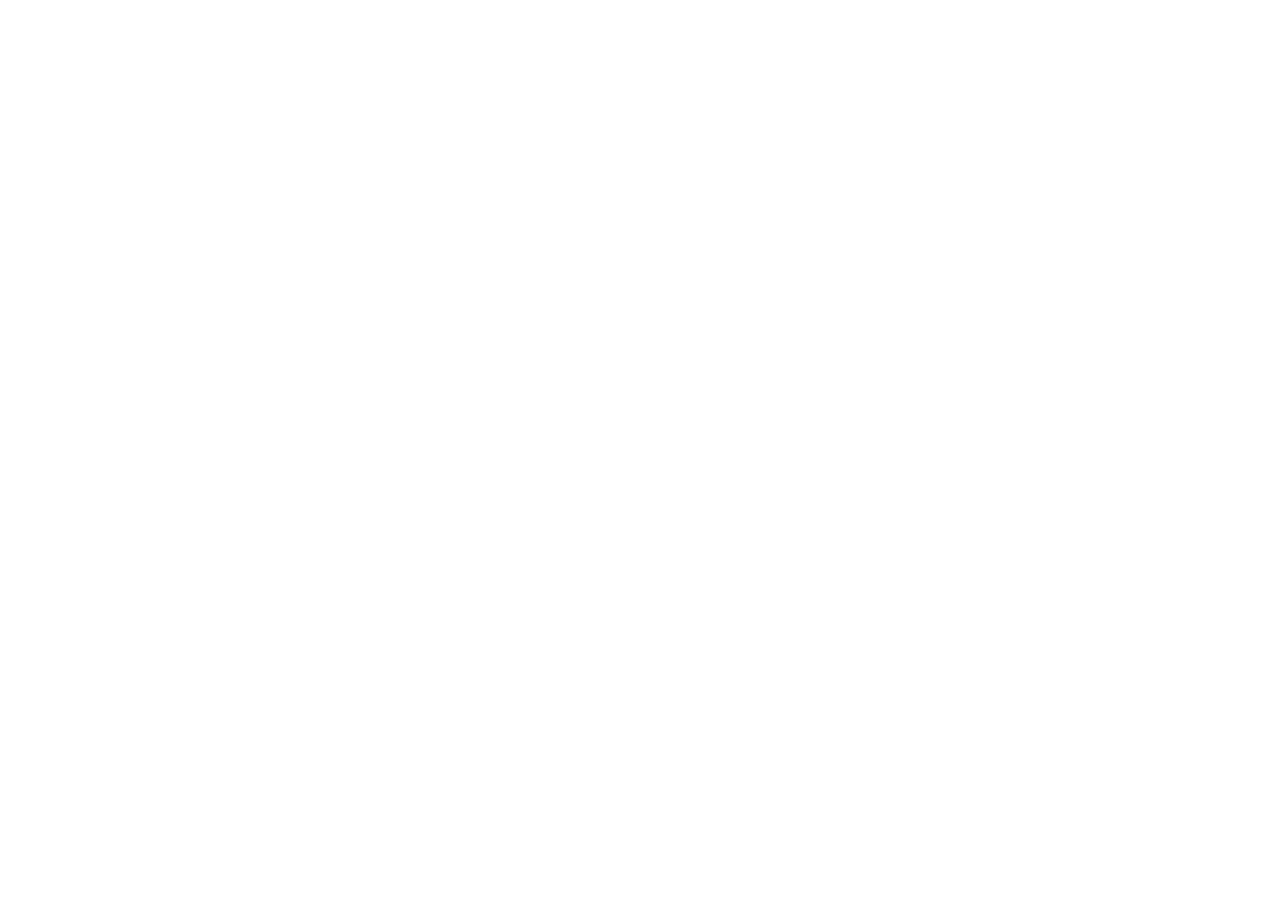
==== index.html @ de4781fa "Primeiro Commit na Branch Develop" ====
<!DOCTYPE html>
<html lang="pt-br">
<head>
    <meta charset="UTF-8">
    <meta name="viewport" content="width=device-width, initial-scale=1.0">
    <link rel="stylesheet" href="styles.css">
    <title>CodeConnect Summit 2026</title>
</head>
<body>
    

    <script src="script.js"></script>
</body>
</html>
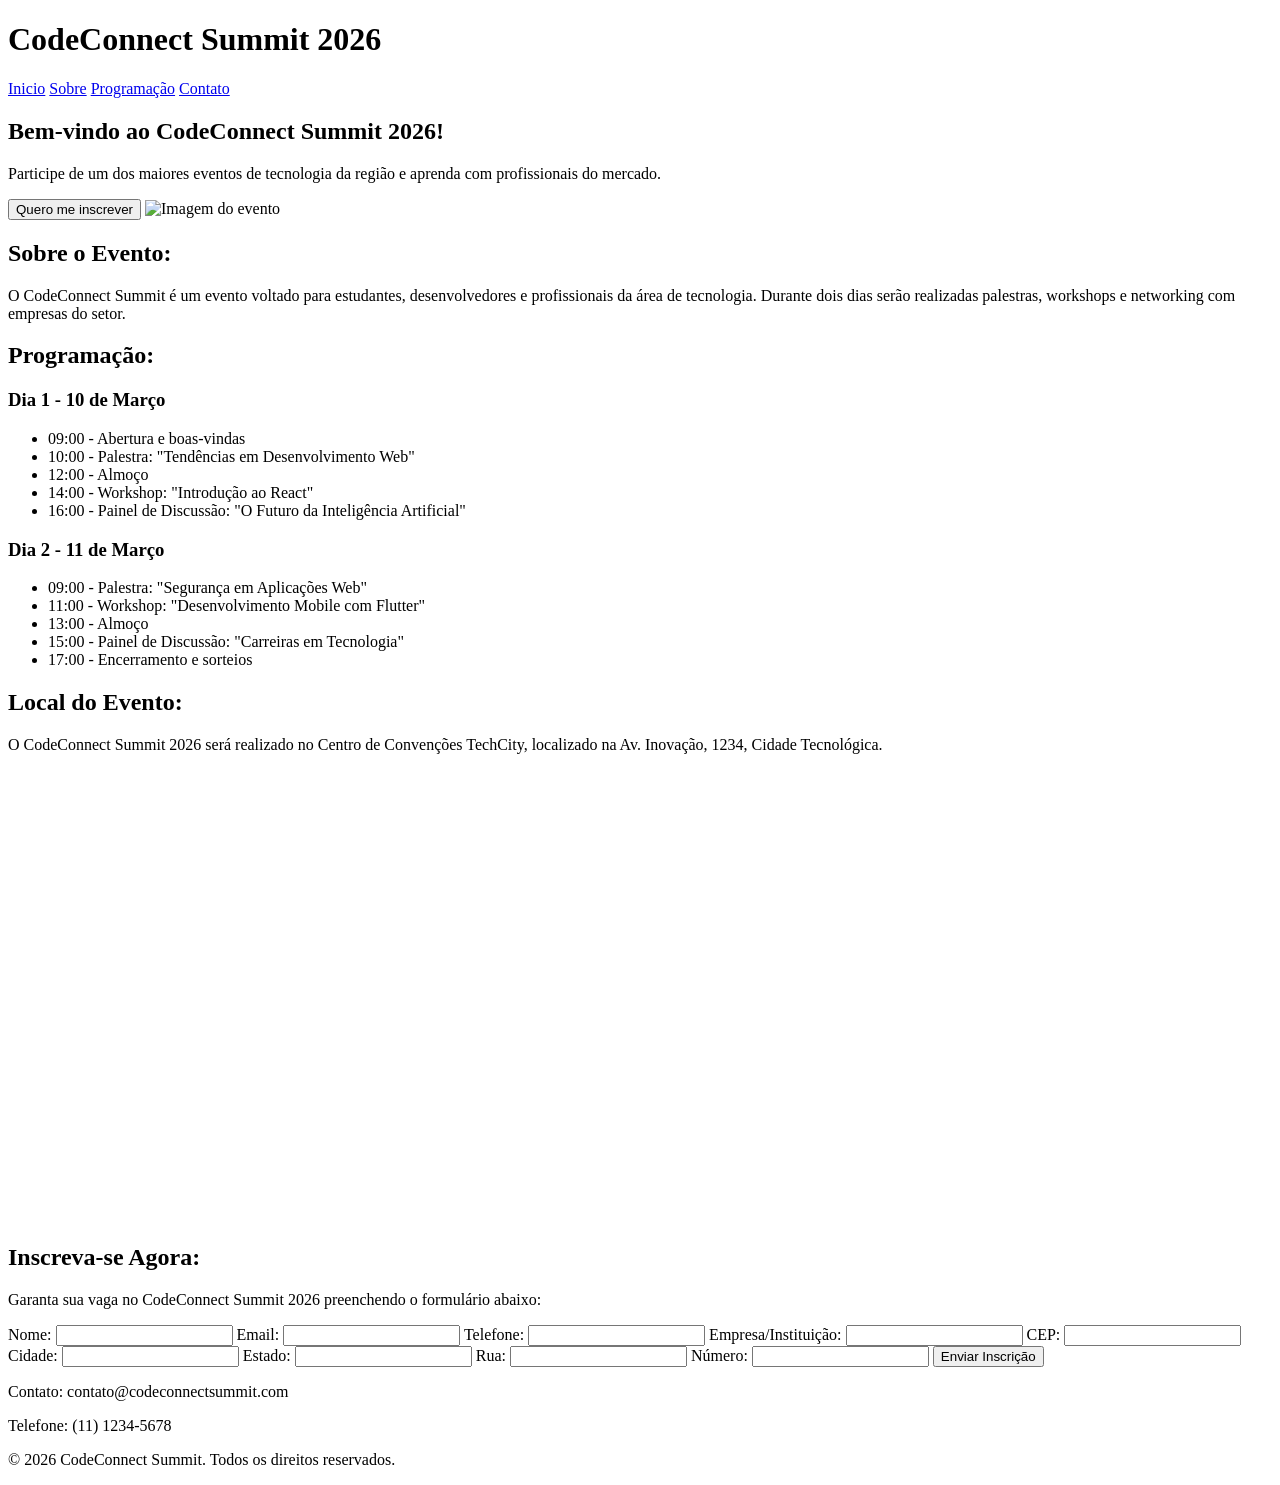
==== commit c4abc67e: "Montando HTML inicial" ====
--- a/index.html
+++ b/index.html
@@ -7,7 +7,102 @@
     <title>CodeConnect Summit 2026</title>
 </head>
 <body>
-    
+    <header>
+        <h1>CodeConnect Summit 2026</h1>
+        <nav>
+            <a href="index.html">Inicio</a>
+            <a href="about.html">Sobre</a>
+            <a href="schedule.html">Programação</a>
+            <a href="contact.html">Contato</a>
+        </nav>
+    </header>
+
+    <main>
+        <section class="hero">
+            <h2>Bem-vindo ao CodeConnect Summit 2026!</h2>
+            <p>Participe de um dos maiores eventos de tecnologia da região e aprenda com profissionais do mercado.</p>
+            <button>Quero me inscrever</button>
+
+            <img src="hero-image.jpg" alt="Imagem do evento">
+        </section>
+
+        <section class="sobre-evento">
+            <h2>Sobre o Evento:</h2>
+            <p>O CodeConnect Summit é um evento voltado para estudantes, desenvolvedores e profissionais da área de tecnologia. Durante dois dias serão realizadas palestras, workshops e networking com empresas do setor.</p>
+        </section>
+
+        <section class="programacao">
+            <h2>Programação:</h2>
+            <div class="programacao-item">
+                <h3>Dia 1 - 10 de Março</h3>
+                <ul>
+                    <li>09:00 - Abertura e boas-vindas</li>
+                    <li>10:00 - Palestra: "Tendências em Desenvolvimento Web"</li>
+                    <li>12:00 - Almoço</li>
+                    <li>14:00 - Workshop: "Introdução ao React"</li>
+                    <li>16:00 - Painel de Discussão: "O Futuro da Inteligência Artificial"</li>
+                </ul>
+            </div>
+
+            <div class="programacao-item">
+                <h3>Dia 2 - 11 de Março</h3>
+                <ul>
+                    <li>09:00 - Palestra: "Segurança em Aplicações Web"</li>
+                    <li>11:00 - Workshop: "Desenvolvimento Mobile com Flutter"</li>
+                    <li>13:00 - Almoço</li>
+                    <li>15:00 - Painel de Discussão: "Carreiras em Tecnologia"</li>
+                    <li>17:00 - Encerramento e sorteios</li>
+                </ul>
+            </div>
+        </section>
+
+        <section class="local-evento">
+            <h2>Local do Evento:</h2>
+            <p>O CodeConnect Summit 2026 será realizado no Centro de Convenções TechCity, localizado na Av. Inovação, 1234, Cidade Tecnológica.</p>
+            <iframe src="https://www.google.com/maps/embed?pb=!1m18!1m12!1m3!1d3656.1234567890123!2d-46.1234567890123!3d-23.1234567890123!2m3!1f0!2f0!3f0!3m2!1i1024!2i768!4f13.1!3m3!1m2!1s0x94ce5a123456789%3A0xabcdef1234567890!2sCentro%20de%20Conven%C3%A7%C3%B5es%20TechCity!5e0!3m2!1spt-BR!2sbr!4v1612345678901" width="600" height="450" style="border:0;" allowfullscreen="" loading="lazy"></iframe>
+        </section>
+
+        <section class="inscricao">
+            <h2>Inscreva-se Agora:</h2>
+            <p>Garanta sua vaga no CodeConnect Summit 2026 preenchendo o formulário abaixo:</p>
+            <form action="submit_registration" method="POST">
+                <label for="nome">Nome:</label>
+                <input type="text" id="nome" name="nome" required>
+
+                <label for="email">Email:</label>
+                <input type="email" id="email" name="email" required>
+
+                <label for="telefone">Telefone:</label>
+                <input type="tel" id="telefone" name="telefone">
+
+                <label for="empresa">Empresa/Instituição:</label>
+                <input type="text" id="empresa" name="empresa">
+
+                <label for="CEP">CEP:</label>
+                <input type="text" id="CEP" name="CEP" required>
+
+                <label for="cidade">Cidade:</label>
+                <input type="text" id="cidade" name="cidade" required>
+
+                <label for="estado">Estado:</label>
+                <input type="text" id="estado" name="estado" required>
+
+                <label for="rua">Rua:</label>
+                <input type="text" id="rua" name="rua" required>
+
+                <label for="numero">Número:</label>
+                <input type="text" id="numero" name="numero" required>
+
+                <button type="submit">Enviar Inscrição</button>
+            </form>
+        </section>
+    </main>
+
+    <footer>
+        <p>Contato: contato@codeconnectsummit.com</p>
+        <p>Telefone: (11) 1234-5678</p>
+        <p>&copy; 2026 CodeConnect Summit. Todos os direitos reservados.</p>
+    </footer>
 
     <script src="script.js"></script>
 </body>
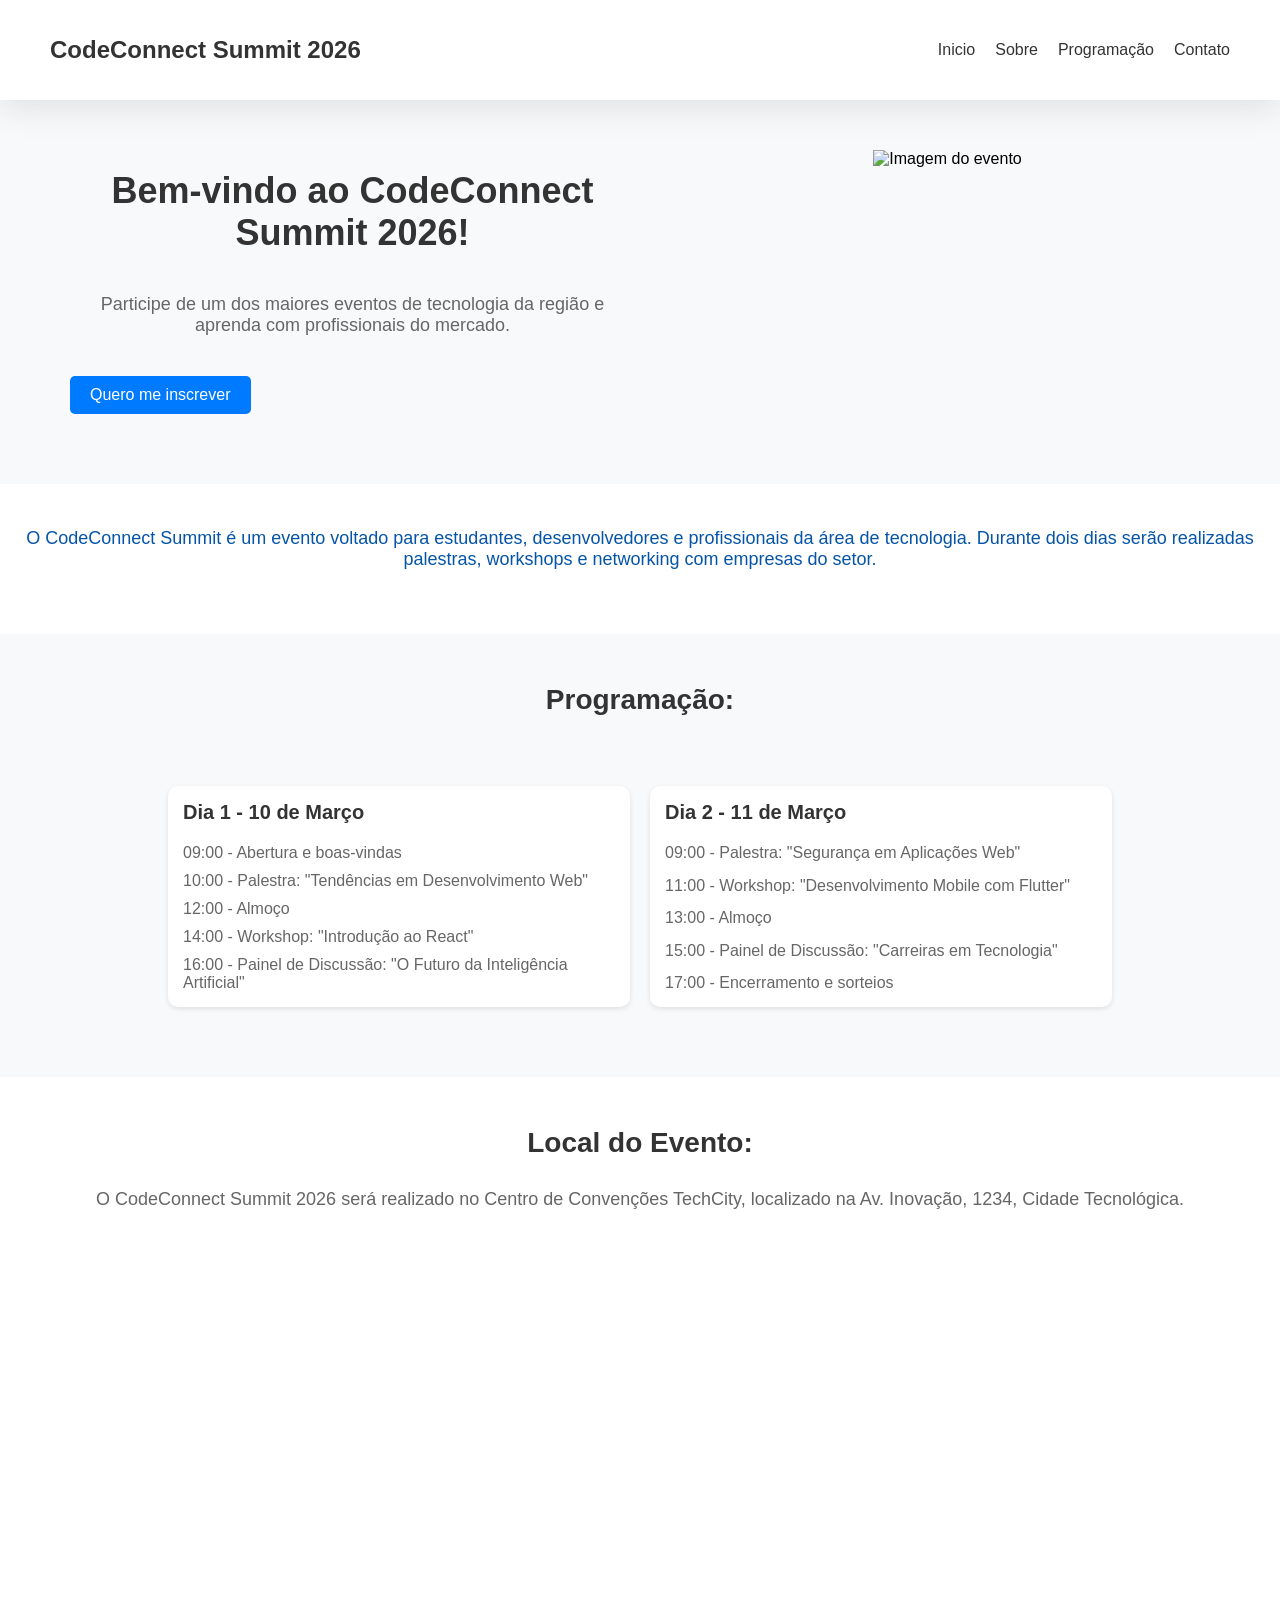
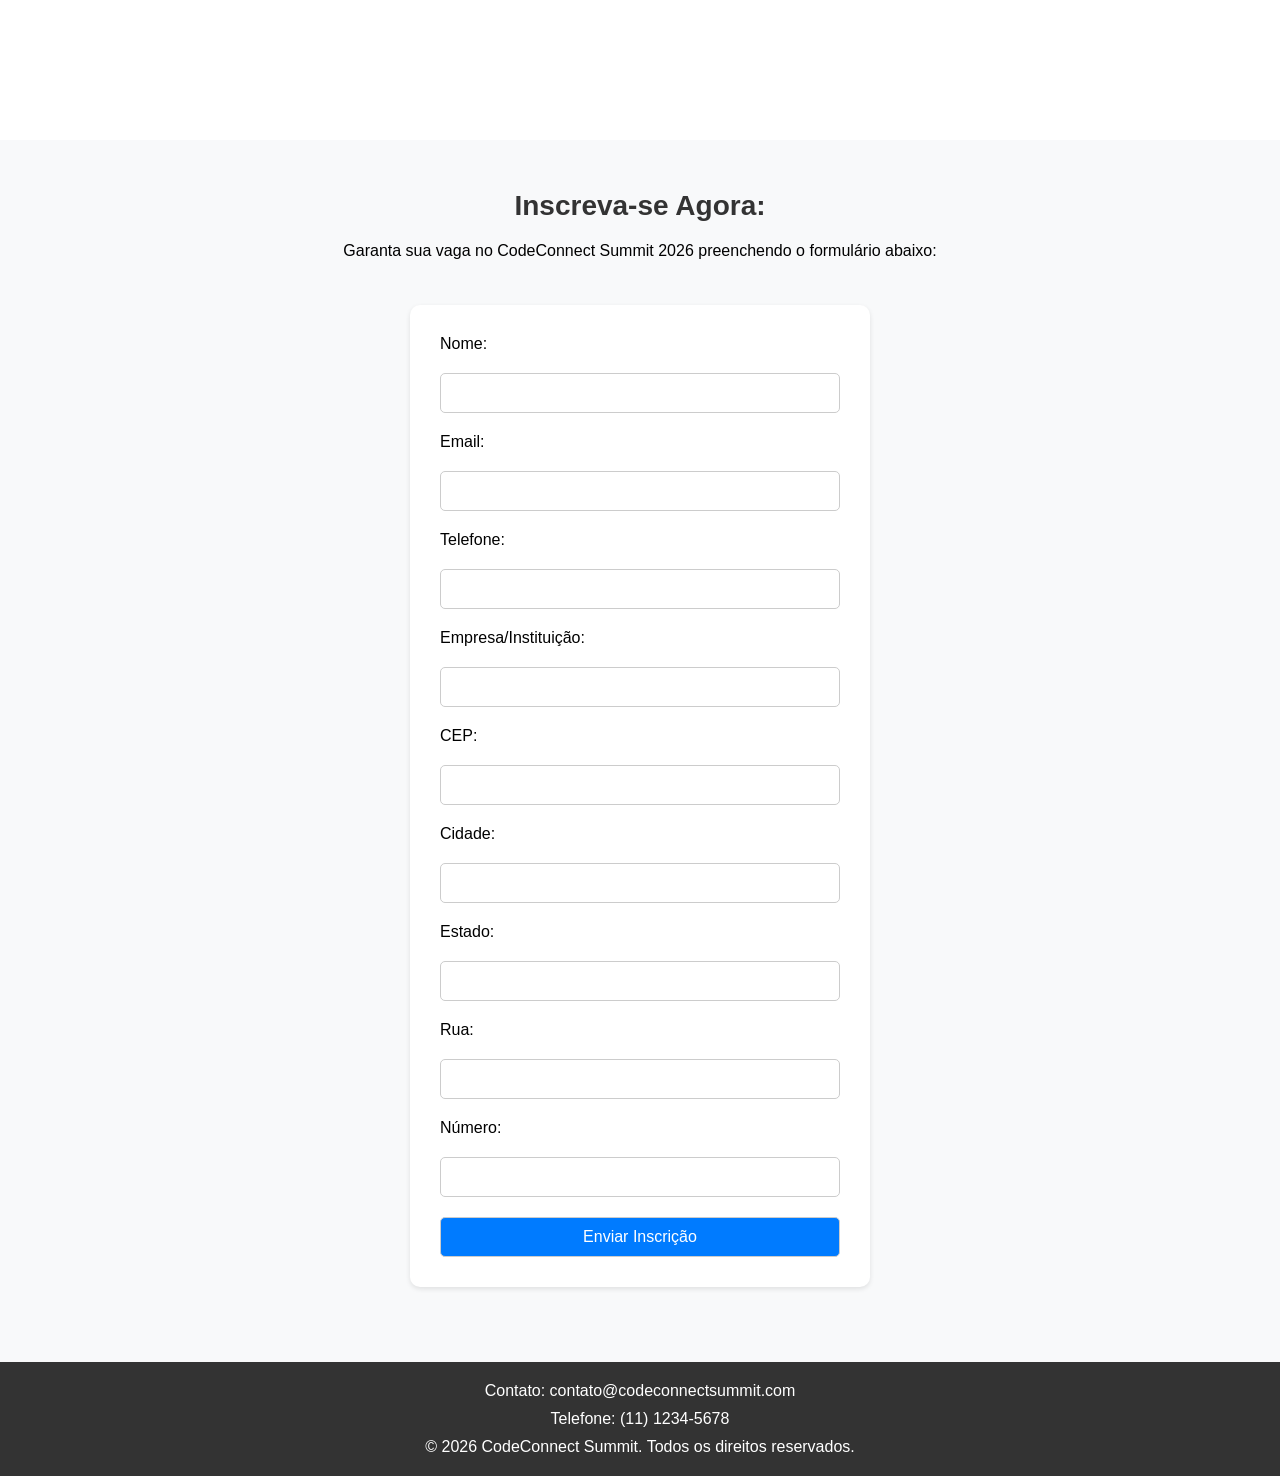
==== commit 2a26dbfd: "Implementando CSS" ====
--- a/index.html
+++ b/index.html
@@ -7,9 +7,9 @@
     <title>CodeConnect Summit 2026</title>
 </head>
 <body>
-    <header>
+    <header class="cabecalho">
         <h1>CodeConnect Summit 2026</h1>
-        <nav>
+        <nav class="menu">
             <a href="index.html">Inicio</a>
             <a href="about.html">Sobre</a>
             <a href="schedule.html">Programação</a>
@@ -17,43 +17,48 @@
         </nav>
     </header>
 
-    <main>
+    <main class="conteudo-principal">
         <section class="hero">
-            <h2>Bem-vindo ao CodeConnect Summit 2026!</h2>
-            <p>Participe de um dos maiores eventos de tecnologia da região e aprenda com profissionais do mercado.</p>
-            <button>Quero me inscrever</button>
-
-            <img src="hero-image.jpg" alt="Imagem do evento">
+            <div class="hero-text">
+                <h2>Bem-vindo ao CodeConnect Summit 2026!</h2>
+                <p>Participe de um dos maiores eventos de tecnologia da região e aprenda com profissionais do mercado.</p>
+                <button>Quero me inscrever</button>
+            </div>
+            
+            <div class="hero-image">
+                <img src="hero-image.jpg" alt="Imagem do evento">
+            </div>
         </section>
 
         <section class="sobre-evento">
-            <h2>Sobre o Evento:</h2>
-            <p>O CodeConnect Summit é um evento voltado para estudantes, desenvolvedores e profissionais da área de tecnologia. Durante dois dias serão realizadas palestras, workshops e networking com empresas do setor.</p>
+            <p class="destaque">O CodeConnect Summit é um evento voltado para estudantes, desenvolvedores e profissionais da área de tecnologia. Durante dois dias serão realizadas palestras, workshops e networking com empresas do setor.</p>
         </section>
 
-        <section class="programacao">
+        <section class="agenda-evento">
             <h2>Programação:</h2>
-            <div class="programacao-item">
-                <h3>Dia 1 - 10 de Março</h3>
-                <ul>
-                    <li>09:00 - Abertura e boas-vindas</li>
-                    <li>10:00 - Palestra: "Tendências em Desenvolvimento Web"</li>
-                    <li>12:00 - Almoço</li>
-                    <li>14:00 - Workshop: "Introdução ao React"</li>
-                    <li>16:00 - Painel de Discussão: "O Futuro da Inteligência Artificial"</li>
-                </ul>
-            </div>
+            <section class="programacao">
+                <div class="programacao-card">
+                    <h3 class="programacao-title">Dia 1 - 10 de Março</h3>
+                    <ul class="programacao-list">
+                        <li class="programacao-item">09:00 - Abertura e boas-vindas</li>
+                        <li class="programacao-item">10:00 - Palestra: "Tendências em Desenvolvimento Web"</li>
+                        <li class="programacao-item">12:00 - Almoço</li>
+                        <li class="programacao-item">14:00 - Workshop: "Introdução ao React"</li>
+                        <li class="programacao-item">16:00 - Painel de Discussão: "O Futuro da Inteligência Artificial"</li>
+                    </ul>
+                </div>
 
-            <div class="programacao-item">
-                <h3>Dia 2 - 11 de Março</h3>
-                <ul>
-                    <li>09:00 - Palestra: "Segurança em Aplicações Web"</li>
-                    <li>11:00 - Workshop: "Desenvolvimento Mobile com Flutter"</li>
-                    <li>13:00 - Almoço</li>
-                    <li>15:00 - Painel de Discussão: "Carreiras em Tecnologia"</li>
-                    <li>17:00 - Encerramento e sorteios</li>
-                </ul>
-            </div>
+                <div class="programacao-card">
+                    <h3 class="programacao-title">Dia 2 - 11 de Março</h3>
+                    <ul class="programacao-list">
+                        <li class="programacao-item">09:00 - Palestra: "Segurança em Aplicações Web"</li>
+                        <li class="programacao-item">11:00 - Workshop: "Desenvolvimento Mobile com Flutter"</li>
+                        <li class="programacao-item">13:00 - Almoço</li>
+                        <li class="programacao-item">15:00 - Painel de Discussão: "Carreiras em Tecnologia"</li>
+                        <li class="programacao-item">17:00 - Encerramento e sorteios</li>
+                    </ul>
+                </div>
+            </section>
         </section>
 
         <section class="local-evento">
@@ -98,7 +103,7 @@
         </section>
     </main>
 
-    <footer>
+    <footer class="rodape">
         <p>Contato: contato@codeconnectsummit.com</p>
         <p>Telefone: (11) 1234-5678</p>
         <p>&copy; 2026 CodeConnect Summit. Todos os direitos reservados.</p>
--- a/styles.css
+++ b/styles.css
@@ -0,0 +1,265 @@
+*{
+    margin: 0;
+    padding: 0;
+    font-family: 'Poppins', sans-serif;
+}
+
+/* HEADER */
+
+.cabecalho{
+    position: sticky;
+    top: 0;
+    height: 100px;
+    background: rgba(255, 255, 255, 0.1);
+    backdrop-filter: blur(9px);  
+    display: flex;
+    justify-content: space-between;
+    align-items: center;
+    padding: 0 50px;
+    box-shadow: 
+    0 8px 32px rgba(0, 0, 0, 0.1),
+    inset 0 1px 0 rgba(255, 255, 255, 0.5),
+    inset 0 -1px 0 rgba(255, 255, 255, 0.1),
+    inset 0 0 10px 5px rgba(255, 255, 255, 0.5);
+}
+
+.cabecalho h1{
+    font-size: 24px;
+    color: #333;
+}
+
+.menu{
+    display: flex;
+    align-items: center;
+    gap: 20px;
+}
+
+.menu a{
+    text-decoration: none;
+    color: #333;
+    font-size: 16px;
+    transition: color 0.3s ease;
+}
+
+.menu a:hover{
+    color: #007bff;
+}
+
+/* MAIN */
+
+.conteudo-principal{
+    background-color: #f8f9fa;
+}
+
+/* HERO SECTION */
+
+.hero{
+    display: grid;
+    grid-template-columns: 1fr 1fr;
+    gap: 50px;
+    text-align: center;
+    padding: 50px;
+}
+
+.hero-text{
+    display: flex;
+    flex-direction: column;
+    align-items: start;
+    gap: 40px;
+    width: 100%;
+    padding: 20px;
+}
+
+.hero-text h2{
+    font-size: 36px;
+    color: #333;
+}
+
+.hero-text p{
+    font-size: 18px;
+    color: #666;
+}
+
+.hero-text button{
+    padding: 10px 20px;
+    font-size: 16px;
+    color: #fff;
+    background-color: #007bff;
+    border: none;
+    border-radius: 5px;
+    cursor: pointer;
+    transition: background-color 0.3s ease;
+}
+
+.hero-text button:hover{
+    background-color: #0056b3;
+}
+
+/* SOBRE SECTION */
+
+.sobre-evento{
+    display: flex;
+    flex-direction: column;
+    text-align: center;
+    justify-content: center;
+    height: 150px;
+    background-color: #fff;
+}
+
+.destaque{
+    font-size: 18px;
+    color: #0554a8;
+    margin-bottom: 20px;
+}
+
+/* PROGRAMAÇÃO SECTION */
+
+.agenda-evento{
+    display: flex;
+    flex-direction: column;
+    align-items: center;
+    padding: 50px;
+    background-color: #f8f9fa;
+} 
+
+.agenda-evento h2{
+    font-size: 28px;
+    color: #333;
+    margin-bottom: 50px;
+    width: 100%;
+    display: flex;
+    justify-content: center;
+}
+
+.programacao{
+    display: grid;
+    grid-template-columns: repeat(auto-fit, minmax(250px, 1fr));
+    width: 80%;
+    padding: 20px;
+    gap: 20px;
+}
+
+.programacao-card{
+    display: flex;
+    flex-direction: column;
+    background-color: #fff;
+    padding: 15px;
+    border-radius: 10px;
+    box-shadow: 0px 2px 5px rgba(0, 0, 0, 0.1);
+    transition: transform 0.3s ease;
+}
+
+.programacao-card:hover{
+    transform: translateY(-5px);
+}
+
+.programacao-title{
+    font-size: 20px;
+    color: #333;
+    margin-bottom: 20px;
+}
+
+.programacao-list{
+    display: flex;
+    flex-direction: column;
+    justify-content: space-between;
+    width: 100%;
+    height: 100%;
+    gap: 10px;
+    list-style: none;
+}
+
+.programacao-item{
+    font-size: 16px;
+    color: #666;
+}
+
+/* LOCALIZAÇÃO SECTION */
+
+.local-evento{
+    display: flex;
+    flex-direction: column;
+    gap: 30px;
+    align-items: center;
+    padding: 50px;
+    background-color: #fff;
+}
+
+.local-evento h2{
+    font-size: 28px;
+    color: #333;
+}
+
+.local-evento p{
+    font-size: 18px;
+    color: #666;
+    text-align: center;
+}
+
+/* FORM SECTION */
+
+.inscricao{
+    display: flex;
+    flex-direction: column;
+    gap: 20px;
+    align-items: center;
+    padding: 50px 0px;
+    background-color: #f8f9fa;
+}
+
+.inscricao h2{
+    font-size: 28px;
+    color: #333;
+}
+
+.inscricao form{
+    display: flex;
+    flex-direction: column;
+    gap: 20px;
+    width: 100%;
+    max-width: 400px;
+    margin: 25px auto;
+    background-color: #fff;
+    padding: 30px;
+    border-radius: 10px;
+    box-shadow: 0px 2px 5px rgba(0, 0, 0, 0.1);
+}
+
+.inscricao input, .inscricao button{
+    padding: 10px;
+    font-size: 16px;
+    border: 1px solid #ccc;
+    border-radius: 5px;
+}
+
+.inscricao button{
+    background-color: #007bff;
+    color: #fff;
+    cursor: pointer;
+    transition: background-color 0.3s ease;
+}
+
+.inscricao button:hover{
+    background-color: #0056b3;
+}
+
+/* FOOTER */
+
+.rodape{
+    display: flex;
+    flex-direction: column;
+    background-color: #333;
+    color: #fff;
+    text-align: center;
+    padding: 20px;
+    gap: 10px;
+}
+
+
+
+
+
+
+
+
+
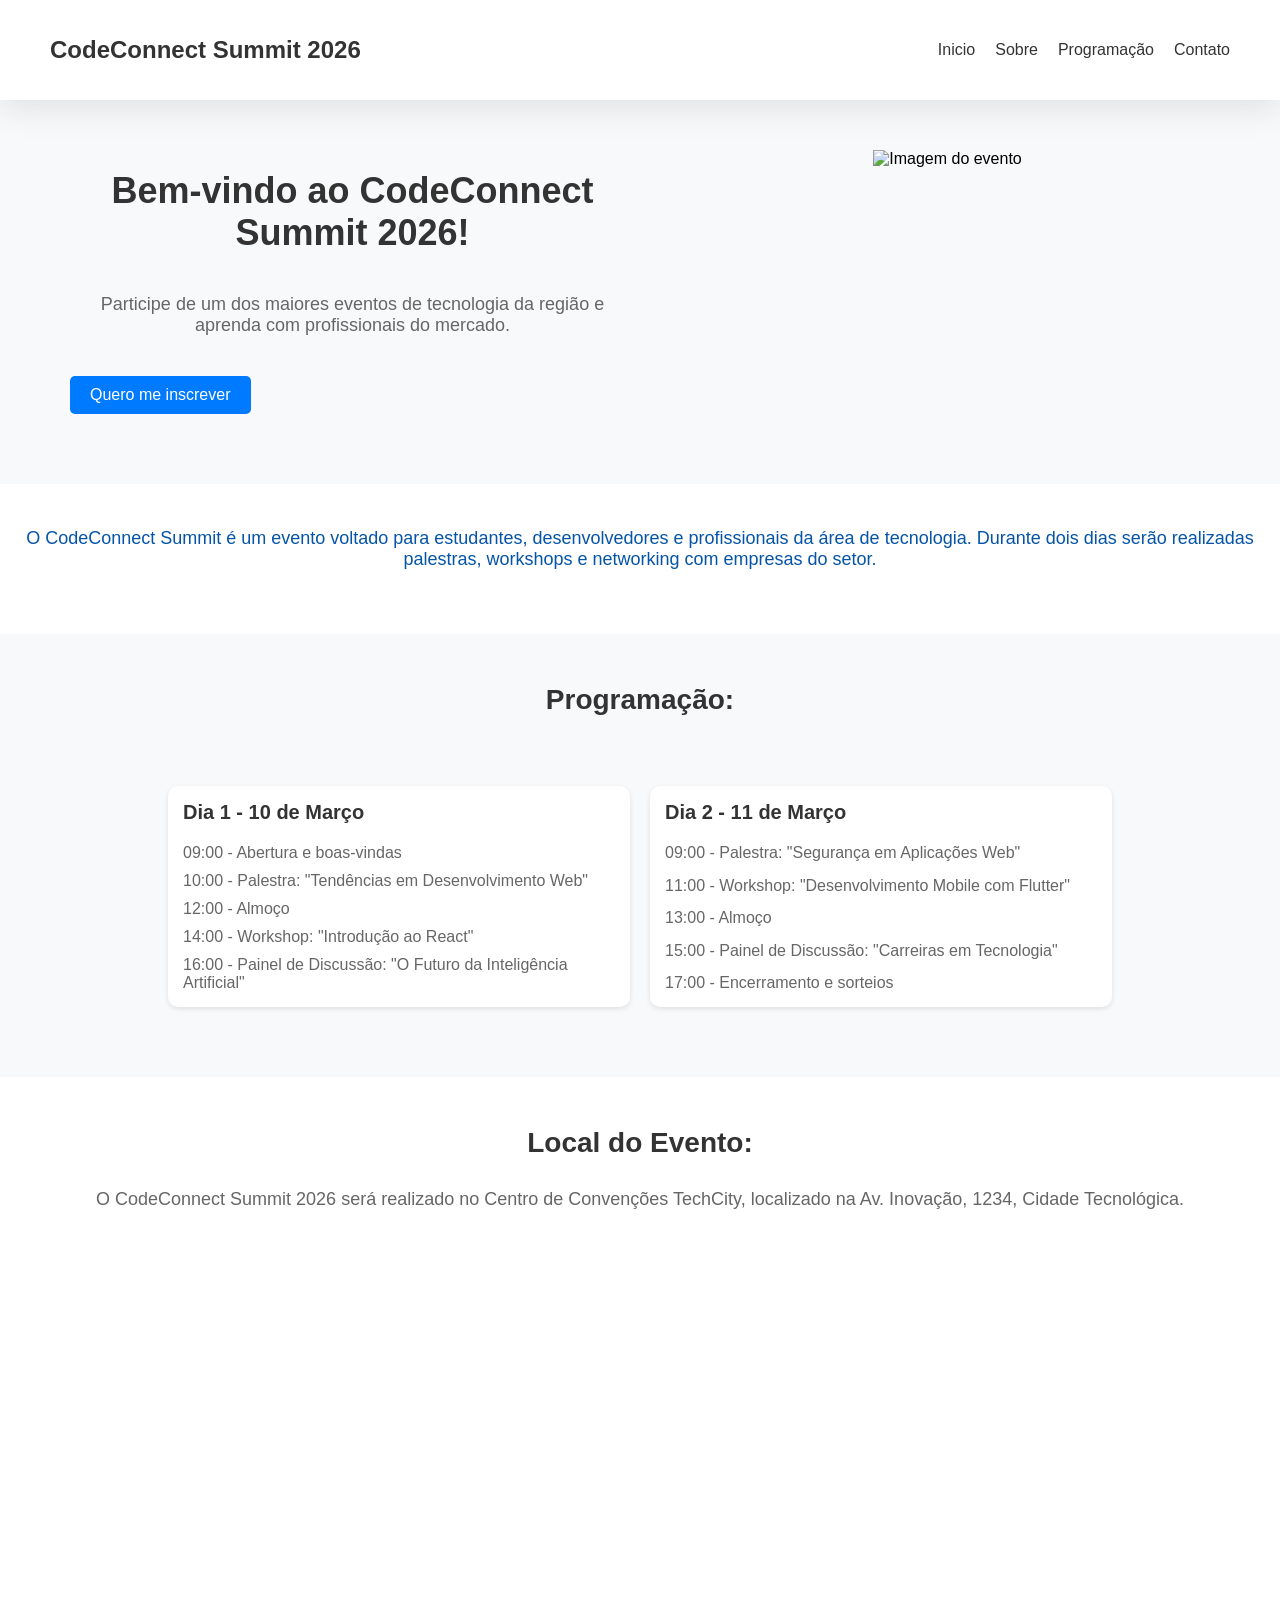
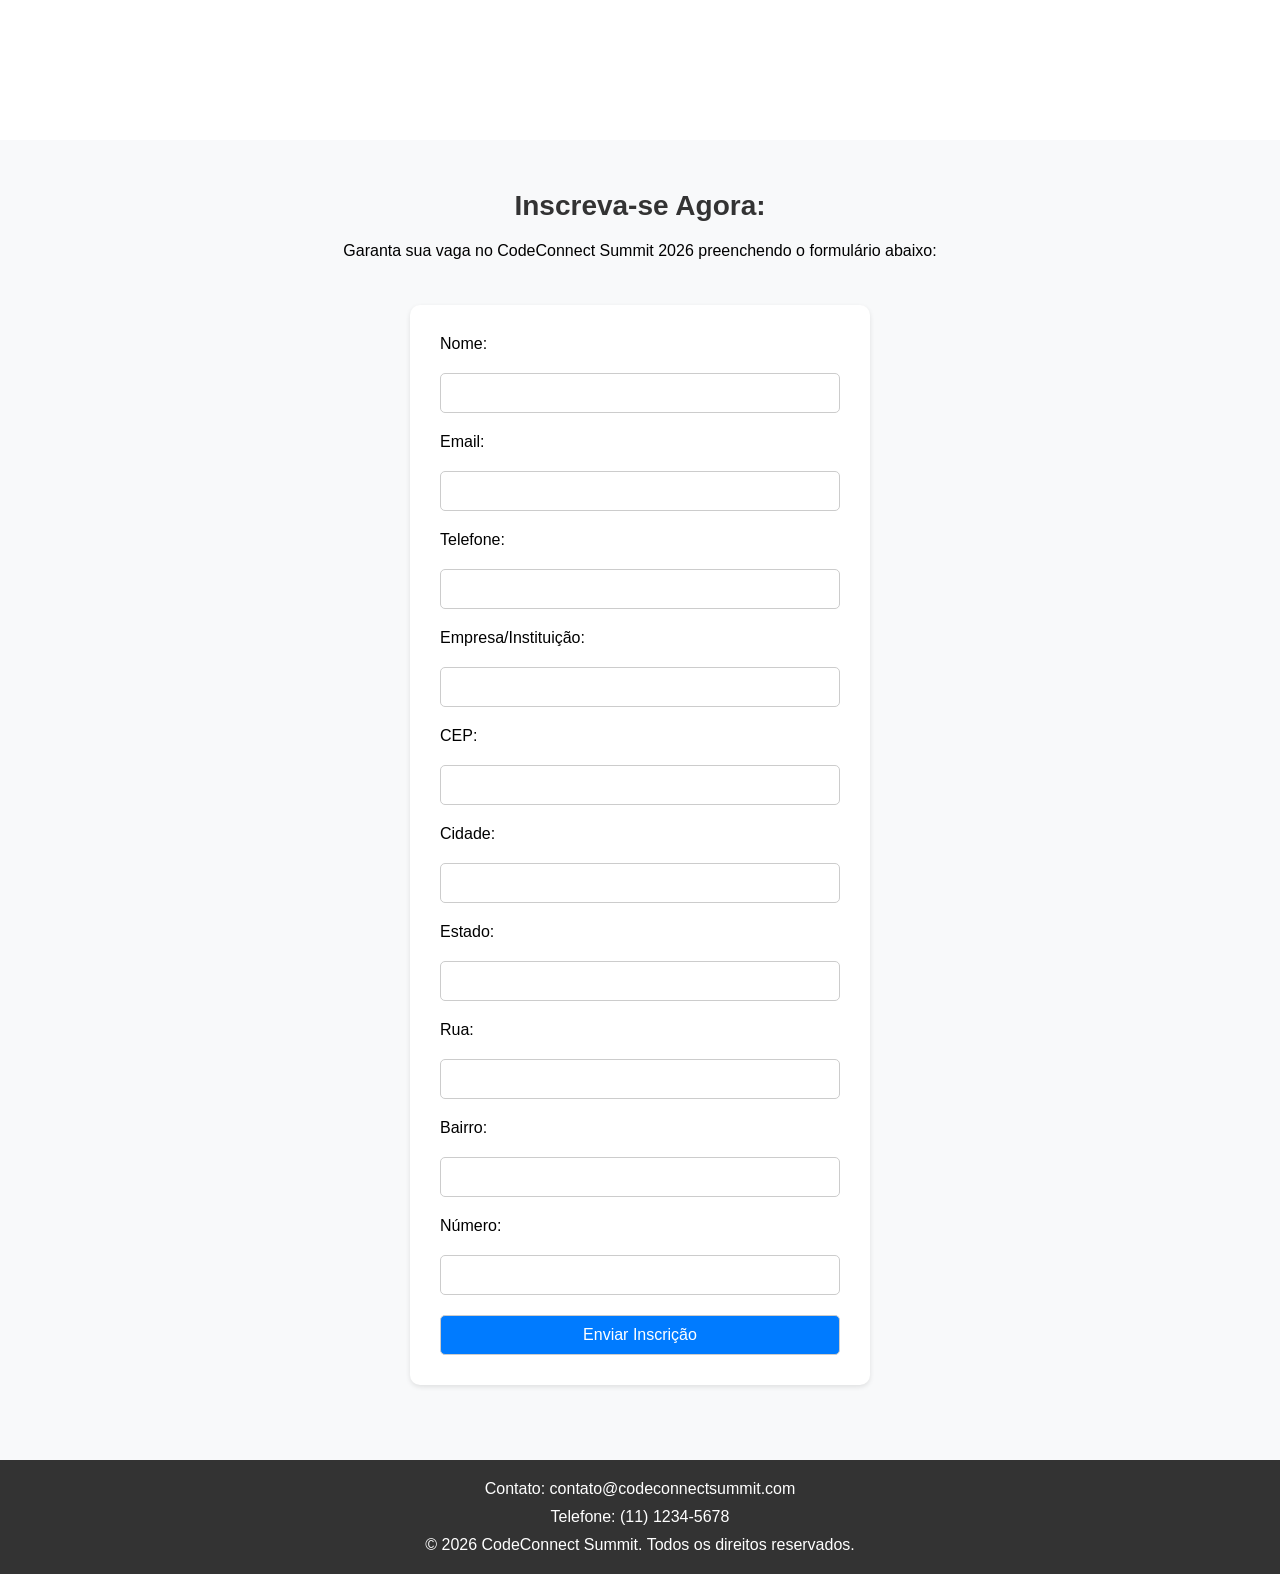
==== commit c50cce82: "Implementando JavaScript + busca por API e pagina de confirmacao de inscricao" ====
--- a/index.html
+++ b/index.html
@@ -6,23 +6,23 @@
     <link rel="stylesheet" href="styles.css">
     <title>CodeConnect Summit 2026</title>
 </head>
-<body>
+<body id="inicio">
     <header class="cabecalho">
         <h1>CodeConnect Summit 2026</h1>
         <nav class="menu">
-            <a href="index.html">Inicio</a>
-            <a href="about.html">Sobre</a>
-            <a href="schedule.html">Programação</a>
-            <a href="contact.html">Contato</a>
+            <a href="#inicio">Inicio</a>
+            <a href="#sobre-evento">Sobre</a>
+            <a href="#agenda-evento">Programação</a>
+            <a href="#rodape">Contato</a>
         </nav>
     </header>
 
-    <main class="conteudo-principal">
+    <main class="conteudo-principal" id="conteudo-principal">
         <section class="hero">
             <div class="hero-text">
                 <h2>Bem-vindo ao CodeConnect Summit 2026!</h2>
                 <p>Participe de um dos maiores eventos de tecnologia da região e aprenda com profissionais do mercado.</p>
-                <button>Quero me inscrever</button>
+                <button><a href="#inscricao">Quero me inscrever</a></button>
             </div>
             
             <div class="hero-image">
@@ -30,11 +30,11 @@
             </div>
         </section>
 
-        <section class="sobre-evento">
+        <section class="sobre-evento" id="sobre-evento">
             <p class="destaque">O CodeConnect Summit é um evento voltado para estudantes, desenvolvedores e profissionais da área de tecnologia. Durante dois dias serão realizadas palestras, workshops e networking com empresas do setor.</p>
         </section>
 
-        <section class="agenda-evento">
+        <section class="agenda-evento" id="agenda-evento">
             <h2>Programação:</h2>
             <section class="programacao">
                 <div class="programacao-card">
@@ -67,10 +67,10 @@
             <iframe src="https://www.google.com/maps/embed?pb=!1m18!1m12!1m3!1d3656.1234567890123!2d-46.1234567890123!3d-23.1234567890123!2m3!1f0!2f0!3f0!3m2!1i1024!2i768!4f13.1!3m3!1m2!1s0x94ce5a123456789%3A0xabcdef1234567890!2sCentro%20de%20Conven%C3%A7%C3%B5es%20TechCity!5e0!3m2!1spt-BR!2sbr!4v1612345678901" width="600" height="450" style="border:0;" allowfullscreen="" loading="lazy"></iframe>
         </section>
 
-        <section class="inscricao">
+        <section class="inscricao" id="inscricao">
             <h2>Inscreva-se Agora:</h2>
             <p>Garanta sua vaga no CodeConnect Summit 2026 preenchendo o formulário abaixo:</p>
-            <form action="submit_registration" method="POST">
+            <form action="submit_registration" id="formulario" method="POST">
                 <label for="nome">Nome:</label>
                 <input type="text" id="nome" name="nome" required>
 
@@ -95,6 +95,9 @@
                 <label for="rua">Rua:</label>
                 <input type="text" id="rua" name="rua" required>
 
+                <label for="bairro">Bairro:</label>
+                <input type="text" id="bairro" name="bairro" required>
+
                 <label for="numero">Número:</label>
                 <input type="text" id="numero" name="numero" required>
 
@@ -103,7 +106,7 @@
         </section>
     </main>
 
-    <footer class="rodape">
+    <footer class="rodape" id="rodape">
         <p>Contato: contato@codeconnectsummit.com</p>
         <p>Telefone: (11) 1234-5678</p>
         <p>&copy; 2026 CodeConnect Summit. Todos os direitos reservados.</p>
--- a/styles.css
+++ b/styles.css
@@ -91,6 +91,11 @@
     transition: background-color 0.3s ease;
 }
 
+.hero-text button a{
+    text-decoration: none;
+    color: #fff;
+}
+
 .hero-text button:hover{
     background-color: #0056b3;
 }
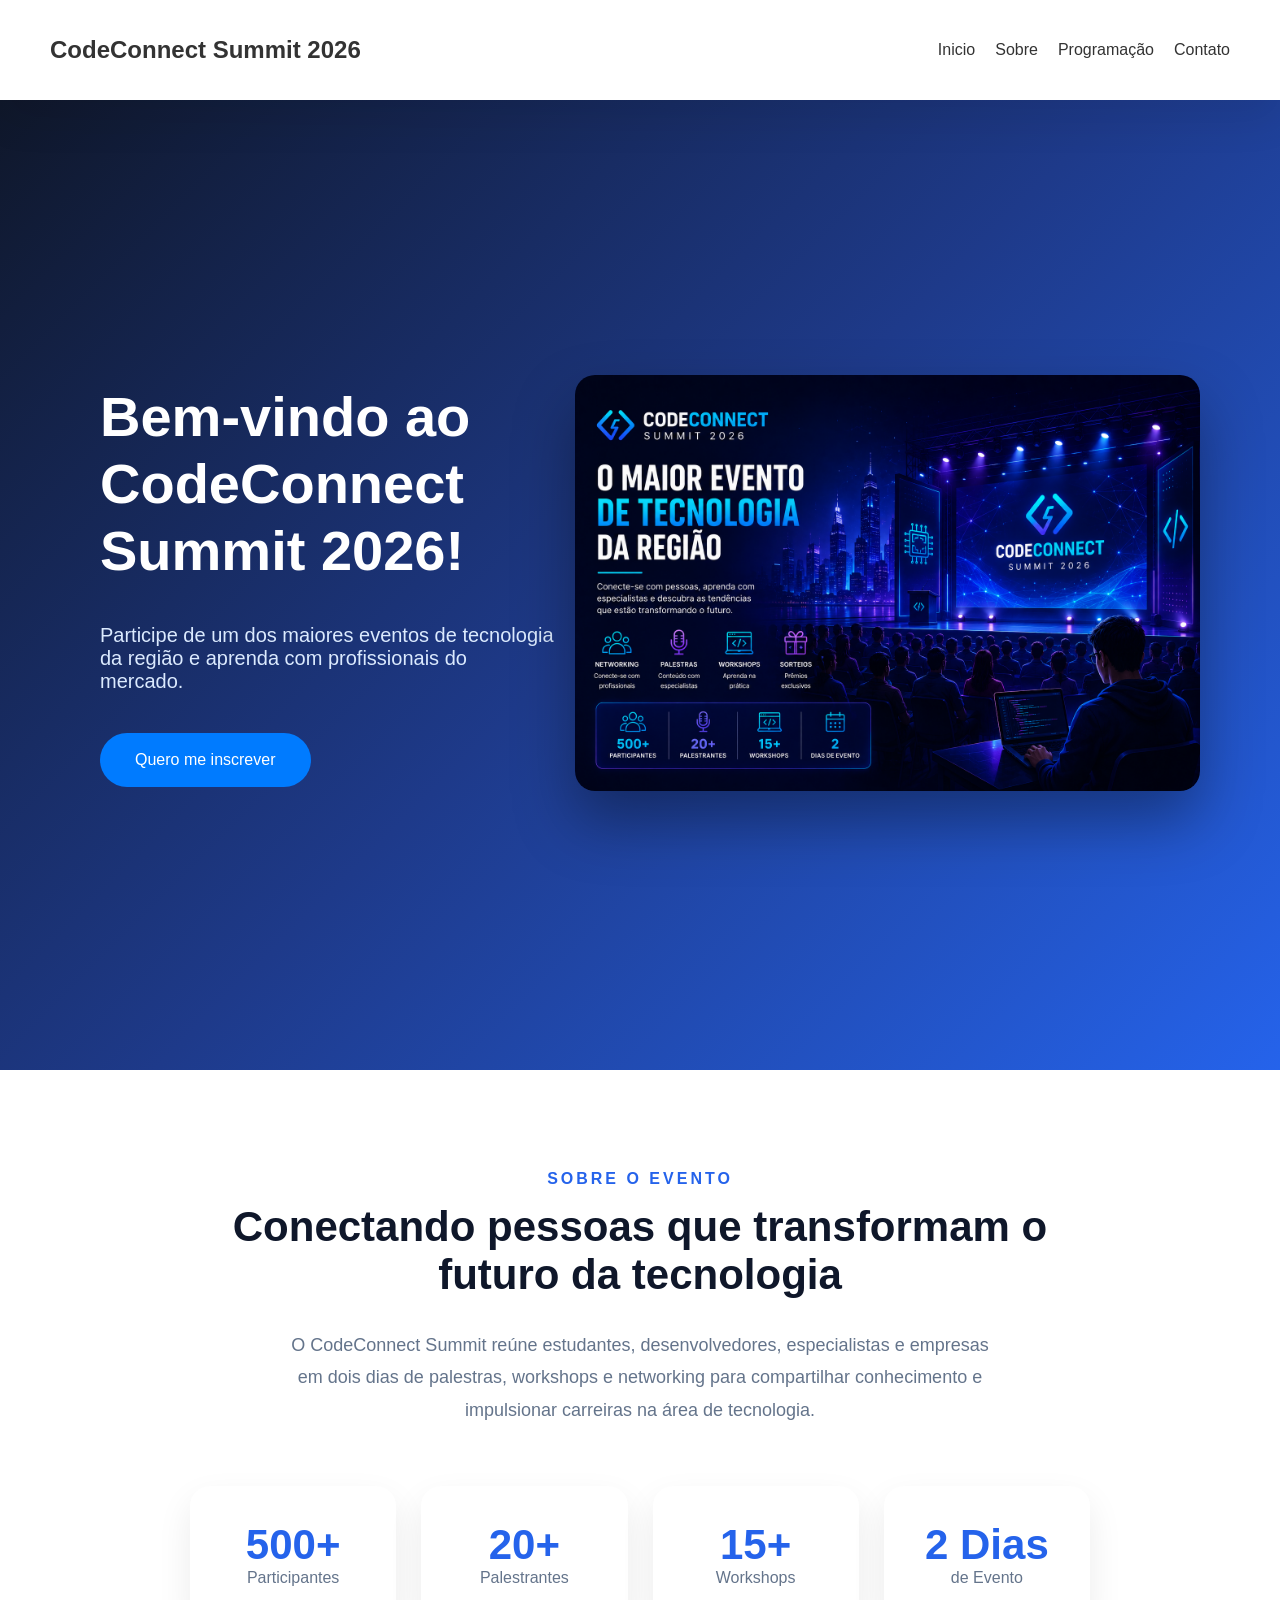
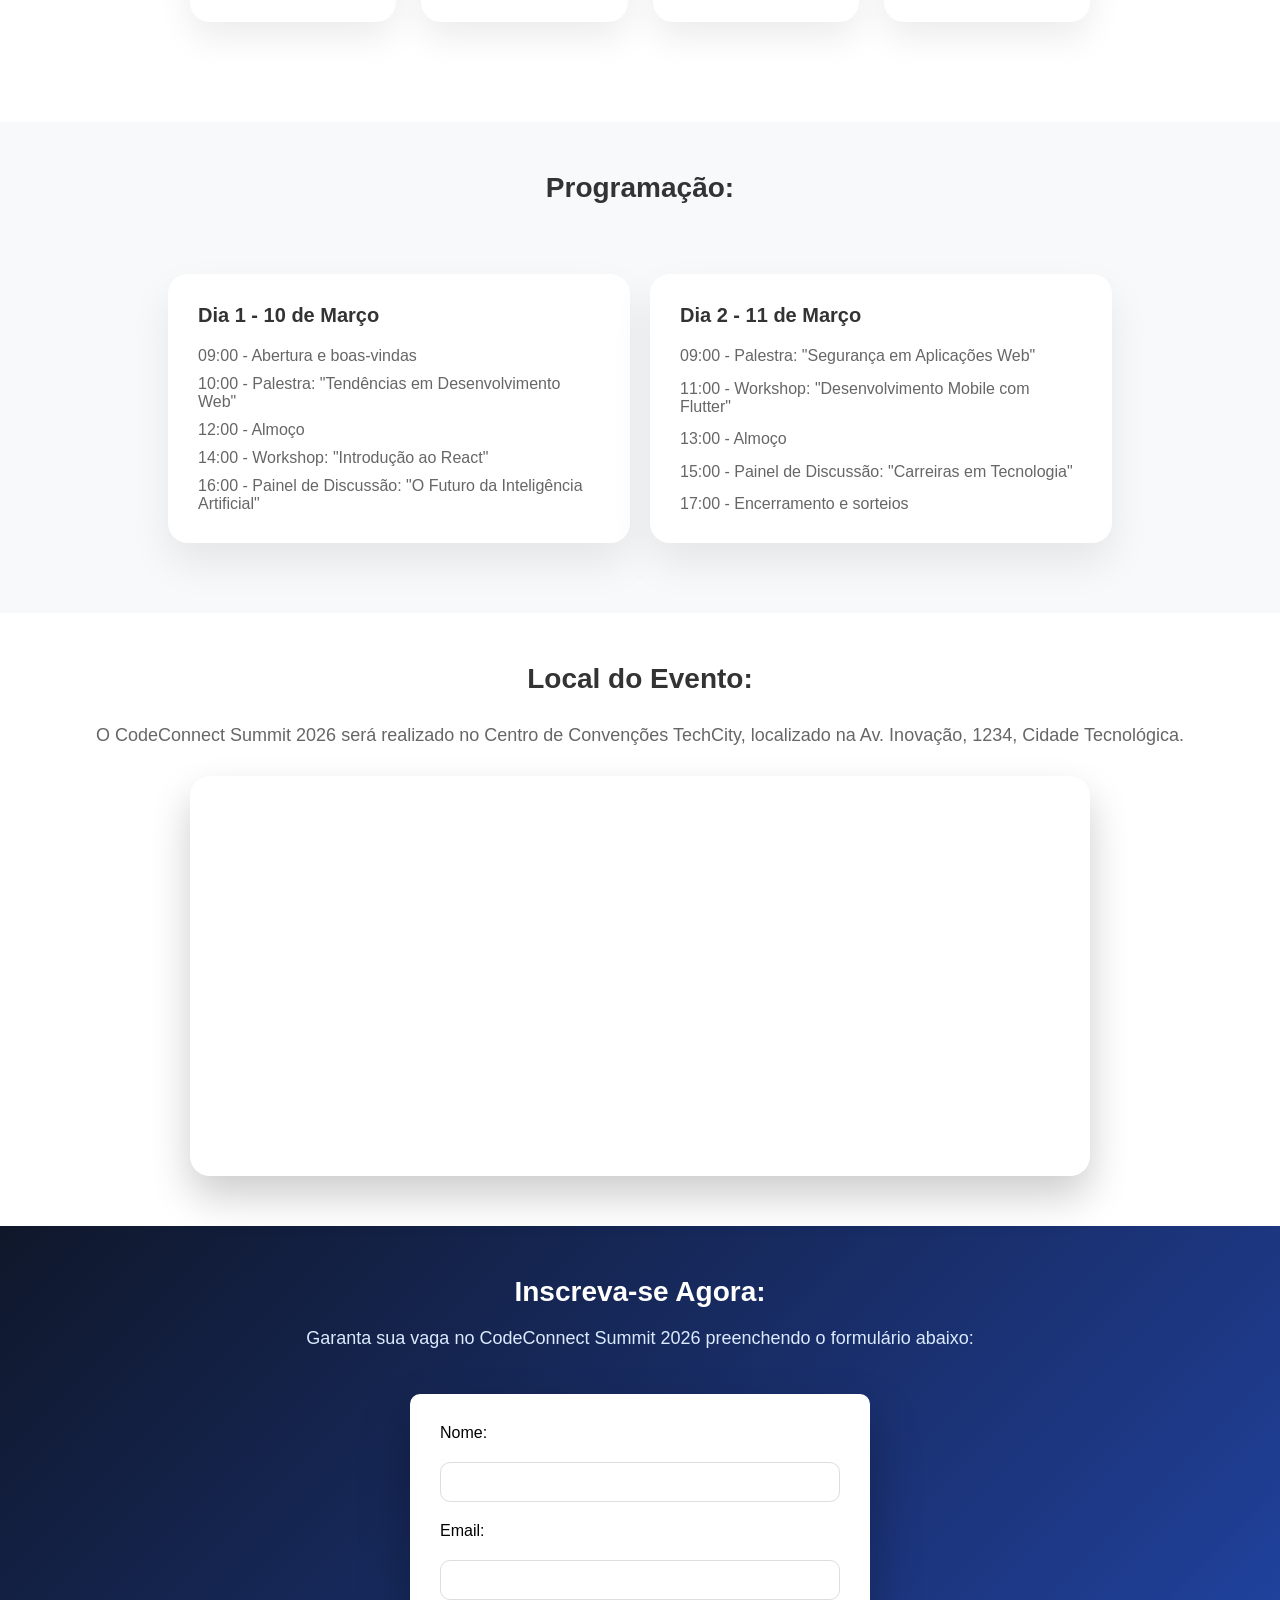
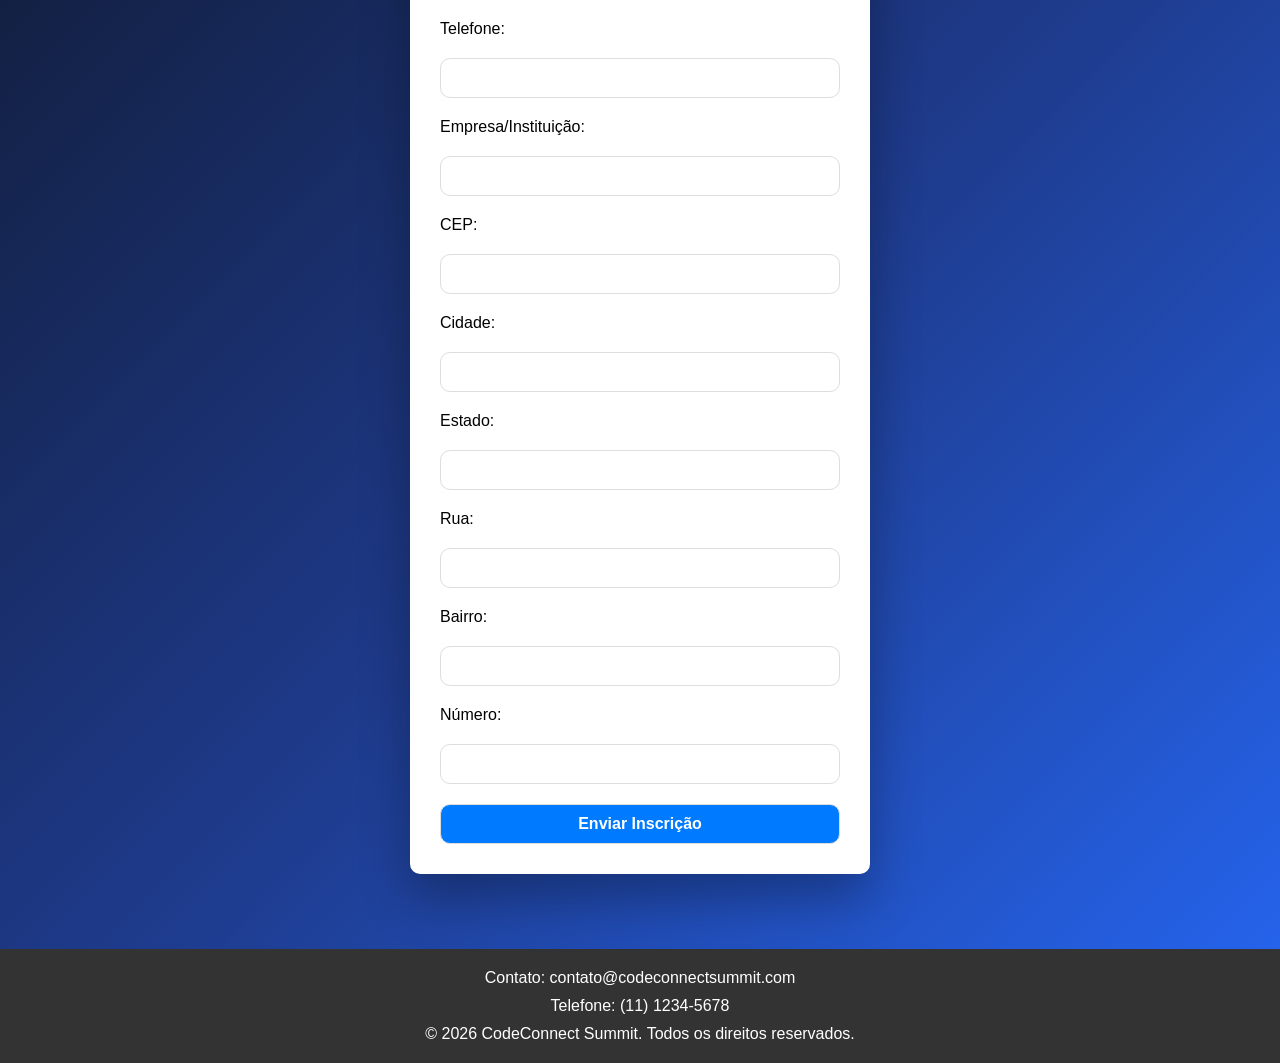
==== commit cc0b221e: "Atualizando estrutura para subir no github pages" ====
--- a/index.html
+++ b/index.html
@@ -1,11 +1,13 @@
 <!DOCTYPE html>
 <html lang="pt-br">
+
 <head>
     <meta charset="UTF-8">
     <meta name="viewport" content="width=device-width, initial-scale=1.0">
-    <link rel="stylesheet" href="styles.css">
+    <link rel="stylesheet" href="../css/styles.css">
     <title>CodeConnect Summit 2026</title>
 </head>
+
 <body id="inicio">
     <header class="cabecalho">
         <h1>CodeConnect Summit 2026</h1>
@@ -21,17 +23,45 @@
         <section class="hero">
             <div class="hero-text">
                 <h2>Bem-vindo ao CodeConnect Summit 2026!</h2>
-                <p>Participe de um dos maiores eventos de tecnologia da região e aprenda com profissionais do mercado.</p>
-                <button><a href="#inscricao">Quero me inscrever</a></button>
+                <p>Participe de um dos maiores eventos de tecnologia da região e aprenda com profissionais do mercado.
+                </p>
+                <a href="#inscricao" class="btn-inscricao">Quero me inscrever</a>
             </div>
-            
+
             <div class="hero-image">
-                <img src="hero-image.jpg" alt="Imagem do evento">
+                <img src="/assets/ConnectSummit.png" alt="Imagem do evento">
             </div>
         </section>
 
         <section class="sobre-evento" id="sobre-evento">
-            <p class="destaque">O CodeConnect Summit é um evento voltado para estudantes, desenvolvedores e profissionais da área de tecnologia. Durante dois dias serão realizadas palestras, workshops e networking com empresas do setor.</p>
+            <div class="sobre-conteudo">
+                <span class="tag">SOBRE O EVENTO</span>
+                <h2>Conectando pessoas que transformam o futuro da tecnologia</h2>
+                <p>
+                    O CodeConnect Summit reúne estudantes, desenvolvedores,
+                    especialistas e empresas em dois dias de palestras,
+                    workshops e networking para compartilhar conhecimento
+                    e impulsionar carreiras na área de tecnologia.
+                </p>
+                <div class="estatisticas">
+                    <div class="item">
+                        <h3>500+</h3>
+                        <span>Participantes</span>
+                    </div>
+                    <div class="item">
+                        <h3>20+</h3>
+                        <span>Palestrantes</span>
+                    </div>
+                    <div class="item">
+                        <h3>15+</h3>
+                        <span>Workshops</span>
+                    </div>
+                    <div class="item">
+                        <h3>2 Dias</h3>
+                        <span>de Evento</span>
+                    </div>
+                </div>
+            </div>
         </section>
 
         <section class="agenda-evento" id="agenda-evento">
@@ -44,7 +74,8 @@
                         <li class="programacao-item">10:00 - Palestra: "Tendências em Desenvolvimento Web"</li>
                         <li class="programacao-item">12:00 - Almoço</li>
                         <li class="programacao-item">14:00 - Workshop: "Introdução ao React"</li>
-                        <li class="programacao-item">16:00 - Painel de Discussão: "O Futuro da Inteligência Artificial"</li>
+                        <li class="programacao-item">16:00 - Painel de Discussão: "O Futuro da Inteligência Artificial"
+                        </li>
                     </ul>
                 </div>
 
@@ -63,8 +94,11 @@
 
         <section class="local-evento">
             <h2>Local do Evento:</h2>
-            <p>O CodeConnect Summit 2026 será realizado no Centro de Convenções TechCity, localizado na Av. Inovação, 1234, Cidade Tecnológica.</p>
-            <iframe src="https://www.google.com/maps/embed?pb=!1m18!1m12!1m3!1d3656.1234567890123!2d-46.1234567890123!3d-23.1234567890123!2m3!1f0!2f0!3f0!3m2!1i1024!2i768!4f13.1!3m3!1m2!1s0x94ce5a123456789%3A0xabcdef1234567890!2sCentro%20de%20Conven%C3%A7%C3%B5es%20TechCity!5e0!3m2!1spt-BR!2sbr!4v1612345678901" width="600" height="450" style="border:0;" allowfullscreen="" loading="lazy"></iframe>
+            <p>O CodeConnect Summit 2026 será realizado no Centro de Convenções TechCity, localizado na Av. Inovação,
+                1234, Cidade Tecnológica.</p>
+            <iframe
+                src="https://www.google.com/maps/embed?pb=!1m18!1m12!1m3!1d3656.1234567890123!2d-46.633308!3d-23.550520!2m3!1f0!2f0!3f0!3m2!1i1024!2i768!4f13.1!3m3!1m2!1s0x94ce59c8b8e5e5e5%3A0x123456789abcdef0!2sCentro%20de%20Conven%C3%A7%C3%B5es%20TechCity!5e0!3m2!1spt-BR!2sbr!4v1612345678901"
+                width="600" height="450" style="border:0;" allowfullscreen="" loading="lazy"></iframe>
         </section>
 
         <section class="inscricao" id="inscricao">
@@ -112,6 +146,7 @@
         <p>&copy; 2026 CodeConnect Summit. Todos os direitos reservados.</p>
     </footer>
 
-    <script src="script.js"></script>
+    <script src="../js/script.js"></script>
 </body>
+
 </html>
--- a/css/styles.css
+++ b/css/styles.css
@@ -0,0 +1,367 @@
+* {
+    margin: 0;
+    padding: 0;
+    font-family: "Poppins", sans-serif;
+}
+
+body {
+    scroll-behavior: smooth;
+}
+
+/* HEADER */
+
+.cabecalho {
+    position: sticky;
+    top: 0;
+    height: 100px;
+    display: flex;
+    justify-content: space-between;
+    align-items: center;
+    padding: 0 50px;
+    background-color: #fff;
+    box-shadow: 0 20px 40px rgba(0, 0, 0, 0.08);
+    z-index: 1000;
+}
+
+.cabecalho h1 {
+    font-size: 24px;
+    color: #333;
+}
+
+.menu {
+    display: flex;
+    align-items: center;
+    gap: 20px;
+}
+
+.menu a {
+    position: relative;
+    text-decoration: none;
+    color: #333;
+    font-size: 16px;
+    transition: color 0.3s ease;
+}
+
+.menu a::after {
+    content: "";
+    position: absolute;
+    width: 0;
+    height: 2px;
+    background: #2563eb;
+    left: 0;
+    bottom: -5px;
+    transition: 0.3s;
+}
+
+.menu a:hover::after {
+    width: 100%;
+}
+
+/* MAIN */
+
+.conteudo-principal {
+    background-color: #f8f9fa;
+}
+
+/* HERO SECTION */
+
+.hero {
+    min-height: 90vh;
+    display: flex;
+    align-items: center;
+    justify-content: space-between;
+    padding: 80px;
+    background: linear-gradient(135deg, #0f172a, #1e3a8a, #2563eb);
+    color: white;
+}
+
+.hero-text {
+    display: flex;
+    flex-direction: column;
+    align-items: start;
+    gap: 40px;
+    width: 100%;
+    padding: 20px;
+}
+
+.hero-text h2 {
+    font-size: 3.5rem;
+    line-height: 1.2;
+}
+
+.hero-text p {
+    color: #dbeafe;
+    font-size: 20px;
+}
+
+.hero-text .btn-inscricao {
+    text-decoration: none;
+    padding: 18px 35px;
+    font-size: 16px;
+    color: #fff;
+    background-color: #007bff;
+    border: none;
+    border-radius: 50px;
+    cursor: pointer;
+    transition: background-color 0.3s ease;
+}
+
+.hero-text .btn-inscricao:hover {
+    background-color: #0056b3;
+}
+
+.hero-image img {
+    width: 100%;
+    border-radius: 20px;
+    box-shadow: 0 30px 60px rgba(0, 0, 0, 0.35);
+}
+
+/* SOBRE SECTION */
+
+.sobre-evento {
+    background: #ffffff;
+    padding: 100px 10%;
+}
+
+.sobre-conteudo {
+    max-width: 900px;
+    margin: auto;
+    text-align: center;
+}
+
+.tag {
+    color: #2563eb;
+    font-weight: 600;
+    letter-spacing: 3px;
+}
+
+.sobre-conteudo h2 {
+    margin-top: 15px;
+    font-size: 42px;
+    color: #0f172a;
+}
+
+.sobre-conteudo p {
+    margin: 30px auto;
+    max-width: 700px;
+    font-size: 18px;
+    line-height: 1.8;
+    color: #64748b;
+}
+
+.estatisticas {
+    display: grid;
+    grid-template-columns: repeat(4, 1fr);
+    gap: 25px;
+    margin-top: 60px;
+}
+
+.item {
+    background: white;
+    border-radius: 20px;
+    padding: 35px;
+    box-shadow: 0 15px 35px rgba(0, 0, 0, 0.08);
+    transition: 0.3s;
+}
+
+.item:hover {
+    transform: translateY(-10px);
+}
+
+.item h3 {
+    color: #2563eb;
+    font-size: 42px;
+}
+
+.item span {
+    color: #64748b;
+}
+
+/* PROGRAMAÇÃO SECTION */
+
+.agenda-evento {
+    display: flex;
+    flex-direction: column;
+    align-items: center;
+    padding: 50px;
+    background-color: #f8f9fa;
+}
+
+.agenda-evento h2 {
+    font-size: 28px;
+    color: #333;
+    margin-bottom: 50px;
+    width: 100%;
+    display: flex;
+    justify-content: center;
+}
+
+.programacao {
+    display: grid;
+    grid-template-columns: repeat(auto-fit, minmax(250px, 1fr));
+    width: 80%;
+    padding: 20px;
+    gap: 20px;
+}
+
+.programacao-card {
+    display: flex;
+    flex-direction: column;
+    background-color: #fff;
+    padding: 30px;
+    border-radius: 20px;
+    box-shadow: 0 20px 40px rgba(0, 0, 0, 0.08);
+    transition: 0.3s;
+}
+
+.programacao-card:hover {
+    transform: translateY(-10px);
+    box-shadow: 0 30px 60px rgba(37, 99, 235, 0.25);
+}
+
+.programacao-title {
+    font-size: 20px;
+    color: #333;
+    margin-bottom: 20px;
+}
+
+.programacao-list {
+    display: flex;
+    flex-direction: column;
+    justify-content: space-between;
+    width: 100%;
+    height: 100%;
+    gap: 10px;
+    list-style: none;
+}
+
+.programacao-item {
+    font-size: 16px;
+    color: #666;
+}
+
+/* LOCALIZAÇÃO SECTION */
+
+.local-evento {
+    display: flex;
+    flex-direction: column;
+    gap: 30px;
+    align-items: center;
+    padding: 50px;
+    background-color: #fff;
+}
+
+.local-evento h2 {
+    font-size: 28px;
+    color: #333;
+}
+
+.local-evento p {
+    font-size: 18px;
+    color: #666;
+    text-align: center;
+}
+
+.local-evento iframe {
+    width: 90%;
+    max-width: 900px;
+    height: 400px;
+    border-radius: 20px;
+    box-shadow: 0 20px 40px rgba(0, 0, 0, 0.2);
+}
+
+/* FORM SECTION */
+
+.inscricao {
+    display: flex;
+    flex-direction: column;
+    gap: 20px;
+    align-items: center;
+    padding: 50px 0px;
+    background: linear-gradient(135deg, #0f172a 0%, #1e3a8a 55%, #2563eb 100%);
+}
+
+.inscricao h2 {
+    font-size: 28px;
+    color: #fff;
+}
+
+.inscricao p {
+    font-size: 18px;
+    color: #dbeafe;
+}
+
+.inscricao form {
+    display: flex;
+    flex-direction: column;
+    gap: 20px;
+    width: 100%;
+    max-width: 400px;
+    margin: 25px auto;
+    background-color: #fff;
+    padding: 30px;
+    border-radius: 10px;
+    backdrop-filter: blur(15px);
+    box-shadow: 0 25px 50px rgba(0, 0, 0, 0.3);
+}
+
+.inscricao input,
+.inscricao button {
+    padding: 10px;
+    font-size: 16px;
+    border: 1px solid #ddd;
+    border-radius: 10px;
+}
+
+.inscricao input:focus {
+    border-color: #2563eb;
+    outline: none;
+    box-shadow: 0 0 10px rgba(37, 99, 235, 0.3);
+}
+
+.inscricao button {
+    background-color: #007bff;
+    color: #fff;
+    cursor: pointer;
+    font-weight: bold;
+    transition: background-color 0.3s ease;
+}
+
+.inscricao button:hover {
+    background-color: #0056b3;
+}
+
+/* FOOTER */
+
+.rodape {
+    display: flex;
+    flex-direction: column;
+    background-color: #333;
+    color: #fff;
+    text-align: center;
+    padding: 20px;
+    gap: 10px;
+}
+
+/* PAGINA DE CONFIRMACAO DE INSCRICAO */
+
+.card-confirmacao {
+    display: flex;
+    flex-direction: column;
+    align-items: center;
+    justify-content: center;
+    height: 100vh;
+    background-color: #f8f9fa;
+}
+
+.card-confirmacao h2 {
+    font-size: 28px;
+    color: #333;
+    margin-bottom: 20px;
+}
+
+.card-confirmacao p {
+    font-size: 18px;
+    color: #666;
+    margin-bottom: 20px;
+}
